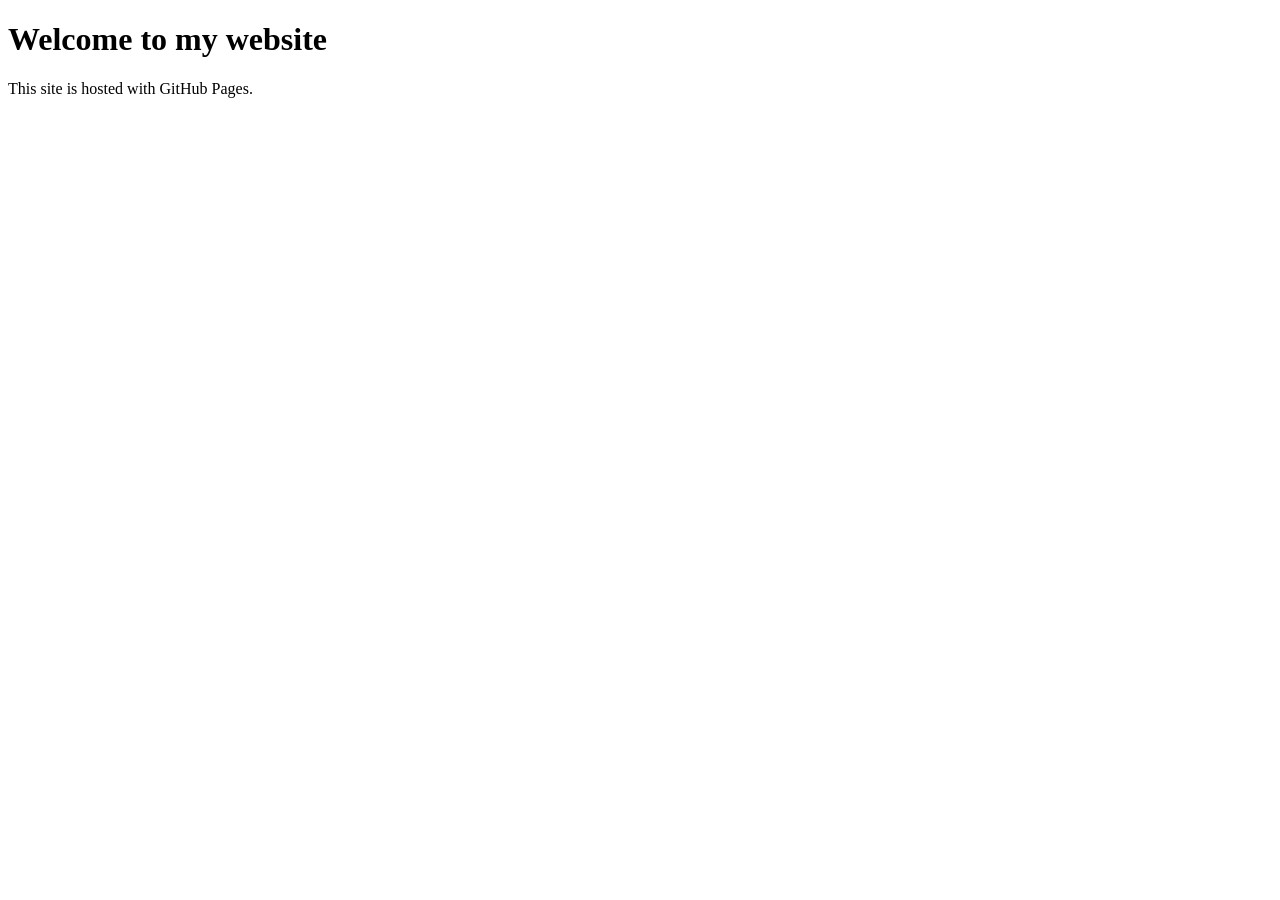
==== index.html @ 26e92c67 "Add files via upload" ====
<!DOCTYPE html>
<html>
<head>
  <meta charset="UTF-8">
  <title>My Website</title>
</head>
<body>
  <h1>Welcome to my website</h1>
  <p>This site is hosted with GitHub Pages.</p>
</body>
</html>
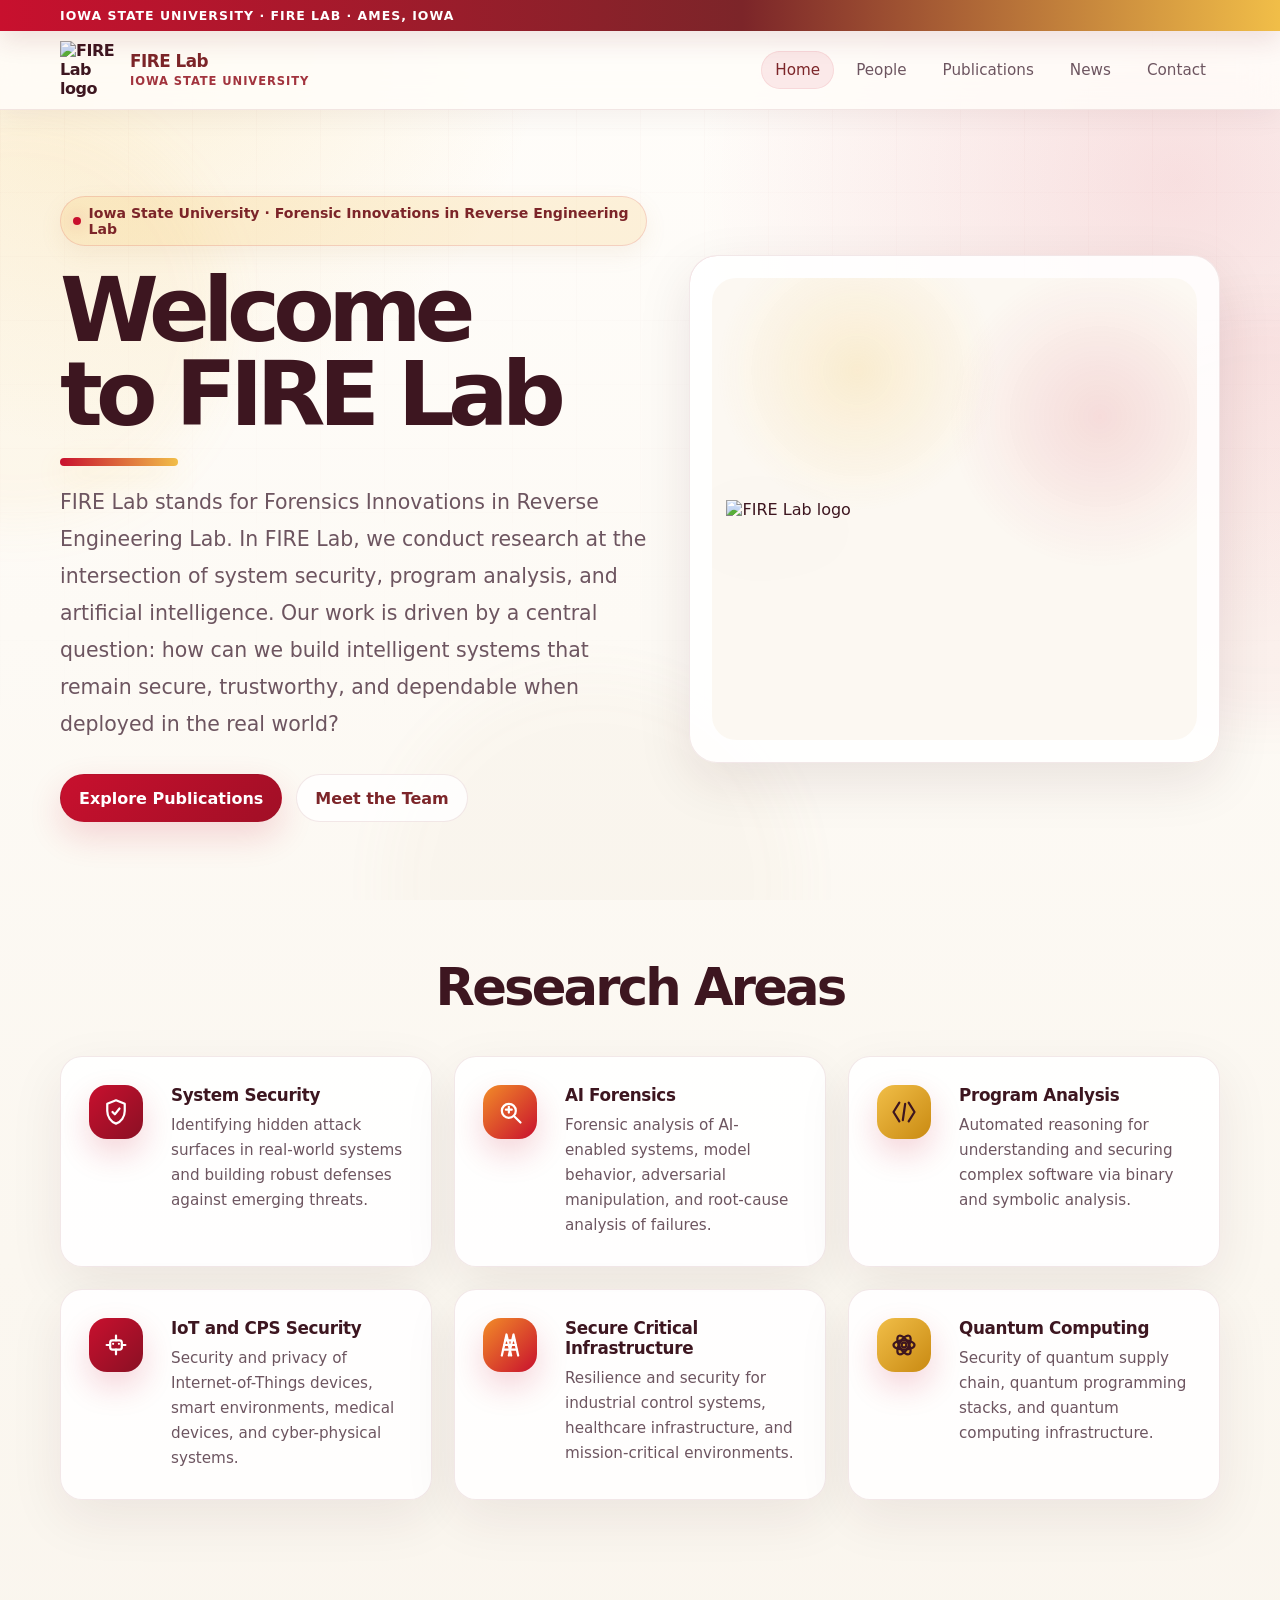
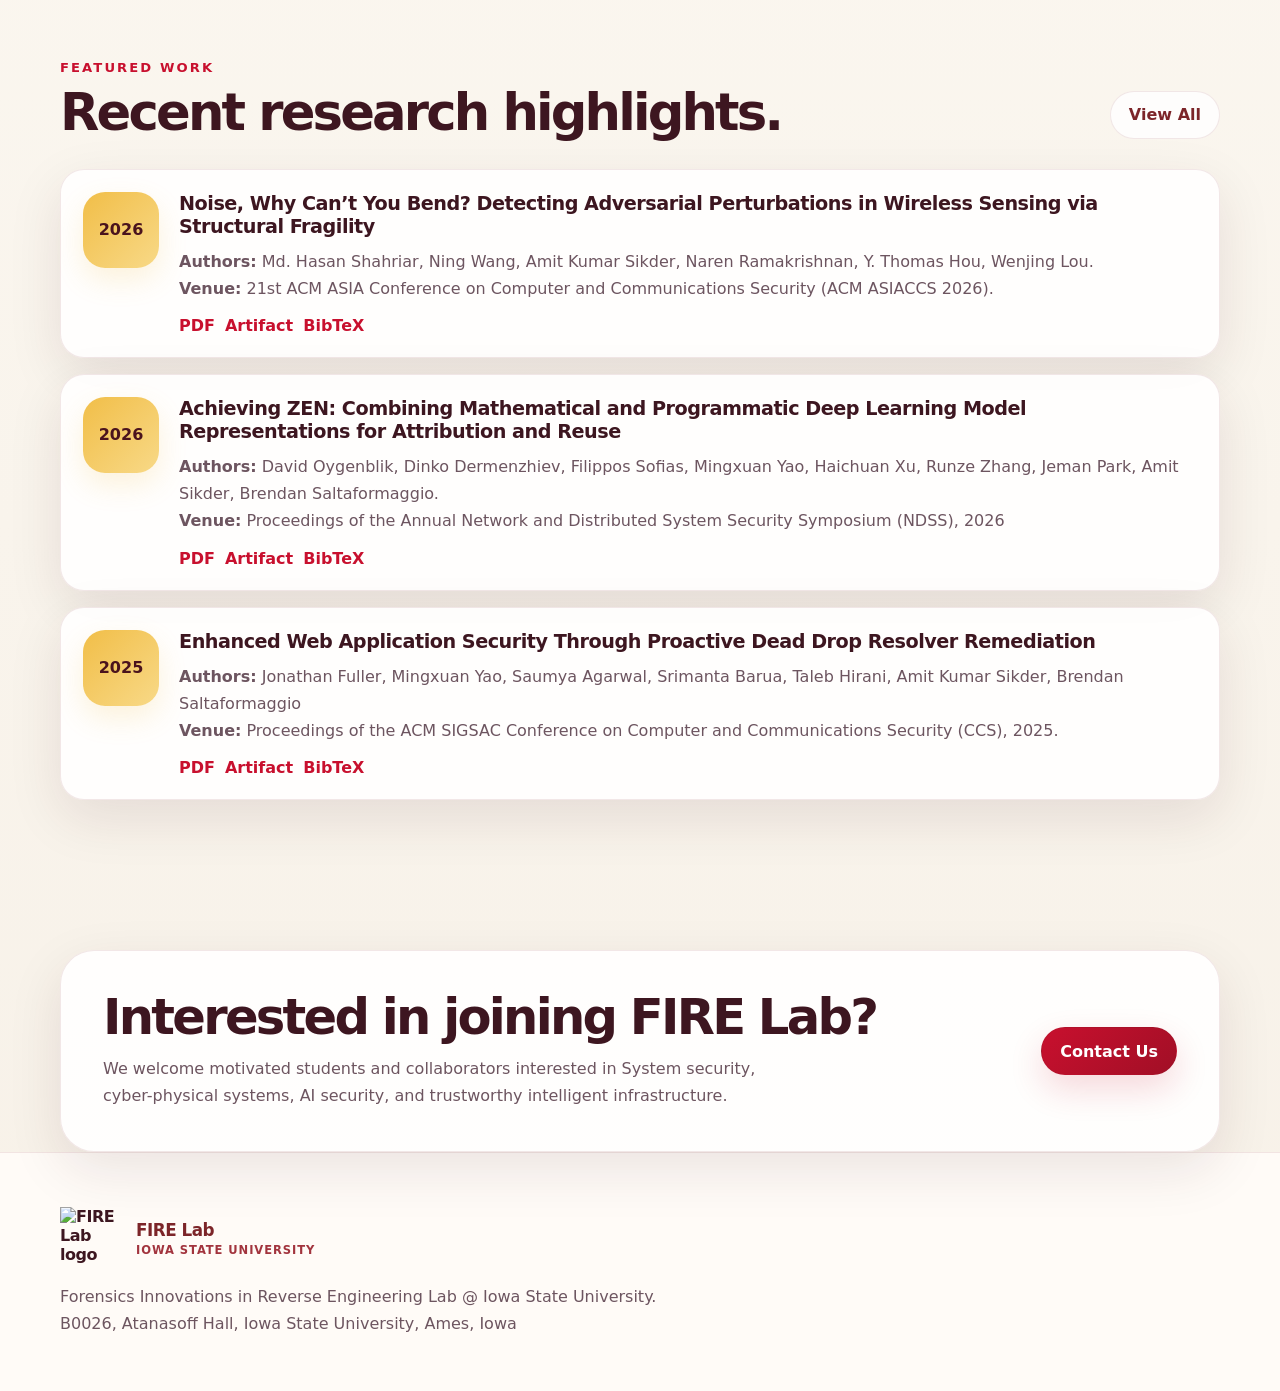
==== commit 7bab736b: "Add files via upload" ====
--- a/index.html
+++ b/index.html
@@ -1,11 +1,234 @@
-<!DOCTYPE html>
-<html>
-<head>
-  <meta charset="UTF-8">
-  <title>My Website</title>
-</head>
-<body>
-  <h1>Welcome to my website</h1>
-  <p>This site is hosted with GitHub Pages.</p>
-</body>
-</html>+<!DOCTYPE html>
+<html lang="en">
+<head>
+  <meta charset="UTF-8" />
+  <meta name="viewport" content="width=device-width, initial-scale=1.0" />
+  <meta name="theme-color" content="#C8102E" />
+  <meta name="description" content="FIRE Lab at Iowa State University - Future Intelligence, Resilience, and Engineering research lab." />
+  <title>FIRE Lab | Iowa State University</title>
+  <link rel="icon" href="assets/favicon.png" type="image/png" />
+  <link rel="stylesheet" href="styles.css" />
+</head>
+<body>
+  <div class="site-bg" aria-hidden="true">
+    <div class="orb orb-a"></div>
+    <div class="orb orb-b"></div>
+    <div class="orb orb-c"></div>
+  </div>
+  <div class="grid-overlay" aria-hidden="true"></div>
+  <div class="isu-ribbon"><div class="container">Iowa State University · FIRE Lab · Ames, Iowa</div></div>
+
+  <header class="navbar">
+    <div class="container nav-inner">
+      <a class="brand" href="index.html" aria-label="FIRE Lab home">
+        <img class="brand-logo" src="assets/fire-lab-logo-mark.png" alt="FIRE Lab logo" />
+        <span class="brand-text">
+          <span class="brand-title">FIRE Lab</span>
+          <span class="brand-subtitle">Iowa State University</span>
+        </span>
+      </a>
+      <nav class="nav-links" aria-label="Main navigation">
+        <a href="index.html">Home</a>
+        <a href="people.html">People</a>
+        <a href="publications.html">Publications</a>
+        <a href="news.html">News</a>
+		<a href="contact.html">Contact</a>
+      </nav>
+      <button class="nav-toggle" aria-label="Open navigation" aria-expanded="false">
+        <span></span><span></span><span></span>
+      </button>
+    </div>
+  </header>
+
+  <main>
+    <section class="hero">
+      <div class="container hero-grid">
+        <div class="reveal">
+          <span class="eyebrow">Iowa State University · Forensic Innovations in Reverse Engineering Lab</span>
+          <h1>Welcome to FIRE Lab</h1>
+          <p class="lead">FIRE Lab stands for Forensics Innovations in Reverse Engineering Lab. In FIRE Lab, we conduct research at the intersection of system security, program analysis, and artificial intelligence. Our work is driven by a central question: how can we build intelligent systems that remain secure, trustworthy, and dependable when deployed in the real world?</p>
+          <div class="hero-actions">
+            <a class="btn btn-primary" href="publications.html">Explore Publications</a>
+            <a class="btn btn-ghost" href="people.html">Meet the Team</a>
+          </div>
+        </div>
+        <div class="hero-card reveal">
+          <div class="hero-visual">
+            <img src="assets/fire-lab-logo.png" alt="FIRE Lab logo" class="hero-logo-img" />
+          </div>
+        </div>
+      </div>
+    </section>
+
+    <section class="section research-b2-section">
+  <div class="container">
+    <div class="research-b2-header reveal">
+      <h2 class="section-title">Research Areas</h2>
+    </div>
+
+    <div class="research-b2-grid">
+
+      <article class="research-b2-card reveal">
+        <div class="research-b2-icon">
+          <svg viewBox="0 0 24 24" aria-hidden="true">
+            <path d="M12 2L4.5 5v6.2c0 4.9 3.1 9.3 7.5 10.8 4.4-1.5 7.5-5.9 7.5-10.8V5L12 2z"/>
+            <path d="M9 12l2 2 4-5"/>
+          </svg>
+        </div>
+
+        <div>
+          <h3>System Security</h3>
+          <p>
+            Identifying hidden attack surfaces in real-world systems and building robust defenses against emerging threats. 
+          </p>
+        </div>
+      </article>
+
+      <article class="research-b2-card reveal">
+        <div class="research-b2-icon">
+          <svg viewBox="0 0 24 24" aria-hidden="true">
+            <circle cx="11" cy="11" r="6"/>
+            <path d="M16 16l5 5"/>
+            <path d="M8.5 10h5"/>
+            <path d="M11 7.5v5"/>
+          </svg>
+        </div>
+
+        <div>
+          <h3>AI Forensics</h3>
+          <p>
+            Forensic analysis of AI-enabled systems, model behavior, adversarial manipulation, and root-cause analysis of failures.
+          </p>
+        </div>
+      </article>
+
+      <article class="research-b2-card reveal">
+        <div class="research-b2-icon">
+          <svg viewBox="0 0 24 24" aria-hidden="true">
+            <path d="M8 4L3 12l5 8"/>
+            <path d="M16 4l5 8-5 8"/>
+            <path d="M13 5l-2 14"/>
+          </svg>
+        </div>
+
+        <div>
+          <h3>Program Analysis</h3>
+          <p>
+            Automated reasoning for understanding and securing complex software via binary and symbolic analysis.
+          </p>
+        </div>
+      </article>
+
+      <article class="research-b2-card reveal">
+        <div class="research-b2-icon">
+          <svg viewBox="0 0 24 24" aria-hidden="true">
+            <rect x="7" y="8" width="10" height="8" rx="2"/>
+            <path d="M12 4v4"/>
+            <path d="M12 16v4"/>
+            <path d="M4 12h3"/>
+            <path d="M17 12h3"/>
+            <path d="M9.5 11h.01"/>
+            <path d="M14.5 11h.01"/>
+          </svg>
+        </div>
+
+        <div>
+          <h3>IoT and CPS Security</h3>
+          <p>
+            Security and privacy of Internet-of-Things devices, smart environments, medical devices, and cyber-physical systems.
+          </p>
+        </div>
+      </article>
+
+      <article class="research-b2-card reveal">
+        <div class="research-b2-icon">
+          <svg viewBox="0 0 24 24" aria-hidden="true">
+            <path d="M5 21L9 3l4 18"/>
+            <path d="M19 21L15 3l-4 18"/>
+            <path d="M7 12h10"/>
+            <path d="M8 8h8"/>
+            <path d="M6 16h12"/>
+          </svg>
+        </div>
+
+        <div>
+          <h3>Secure Critical Infrastructure</h3>
+          <p>
+            Resilience and security for industrial control systems,
+            healthcare infrastructure, and mission-critical environments.
+          </p>
+        </div>
+      </article>
+
+      <article class="research-b2-card reveal">
+        <div class="research-b2-icon">
+          <svg viewBox="0 0 24 24" aria-hidden="true">
+            <circle cx="12" cy="12" r="2"/>
+            <ellipse cx="12" cy="12" rx="9" ry="4"/>
+            <ellipse cx="12" cy="12" rx="9" ry="4" transform="rotate(60 12 12)"/>
+            <ellipse cx="12" cy="12" rx="9" ry="4" transform="rotate(120 12 12)"/>
+          </svg>
+        </div>
+
+        <div>
+          <h3>Quantum Computing</h3>
+          <p>
+            Security of quantum supply chain, quantum programming stacks, and quantum computing infrastructure.
+          </p>
+        </div>
+      </article>
+
+    </div>
+  </div>
+</section>
+
+
+    <section class="section">
+      <div class="container">
+        <div class="section-header reveal">
+          <div>
+            <div class="section-kicker">Featured Work</div>
+            <h2 class="section-title">Recent research highlights.</h2>
+          </div>
+          <a class="btn btn-ghost" href="publications.html">View All</a>
+        </div>
+        <div class="publication-list" id="featured-publications">
+			<article class="pub-card reveal">
+				<div class="year-badge">...</div>
+				<div>
+					<div class="pub-meta"><span>Loading publications</span></div>
+					<h3>Recent research highlights will appear here.</h3>
+					<p>Loading the latest publications from publications.html.</p>
+				</div>
+			</article>
+		</div>
+      </div>
+    </section>
+
+    <section class="container">
+      <div class="cta reveal">
+        <div>
+          <h2>Interested in joining FIRE Lab?</h2>
+          <p>We welcome motivated students and collaborators interested in System security, cyber-physical systems, AI security, and trustworthy intelligent infrastructure.</p>
+        </div>
+        <a class="btn btn-primary" href="contact.html">Contact Us</a>
+      </div>
+    </section>
+  </main>
+
+  <footer class="footer">
+    <div class="container footer-grid">
+      <div>
+        <a class="brand" href="index.html">
+          <img class="brand-logo" src="assets/fire-lab-logo-mark.png" alt="FIRE Lab logo" />
+          <span class="brand-text"><span class="brand-title">FIRE Lab</span><span class="brand-subtitle">Iowa State University</span></span>
+        </a>
+        <p>Forensics Innovations in Reverse Engineering Lab @ Iowa State University. <br>
+		B0026, Atanasoff Hall, Iowa State University, Ames, Iowa</p>
+      </div>
+    </div>
+  </footer>
+
+  <script src="script.js"></script>
+</body>
+</html>
--- a/styles.css
+++ b/styles.css
@@ -0,0 +1,1688 @@
+:root {
+  --bg: #07111f;
+  --bg-soft: #0c1830;
+  --panel: rgba(255, 255, 255, 0.08);
+  --panel-strong: rgba(255, 255, 255, 0.13);
+  --text: #eef4ff;
+  --muted: #aab8d0;
+  --muted-2: #7d8da8;
+  --brand: #55d6ff;
+  --brand-2: #8b5cf6;
+  --brand-3: #37f2a8;
+  --warm: #ffb86b;
+  --line: rgba(255, 255, 255, 0.13);
+  --shadow: 0 24px 80px rgba(0, 0, 0, 0.35);
+  --radius: 28px;
+  --radius-sm: 18px;
+  --max: 1160px;
+}
+
+* {
+  box-sizing: border-box;
+}
+
+html {
+  scroll-behavior: smooth;
+}
+
+body {
+  margin: 0;
+  font-family: Inter, ui-sans-serif, system-ui, -apple-system, BlinkMacSystemFont, "Segoe UI", sans-serif;
+  color: var(--text);
+  background:
+    radial-gradient(circle at 10% 0%, rgba(85, 214, 255, 0.22), transparent 32rem),
+    radial-gradient(circle at 90% 8%, rgba(139, 92, 246, 0.18), transparent 34rem),
+    linear-gradient(180deg, #06101f 0%, #081325 46%, #050914 100%);
+  min-height: 100vh;
+  overflow-x: hidden;
+}
+
+a {
+  color: inherit;
+  text-decoration: none;
+}
+
+img, svg {
+  max-width: 100%;
+}
+
+::selection {
+  background: rgba(85, 214, 255, 0.35);
+}
+
+.site-bg {
+  position: fixed;
+  inset: 0;
+  pointer-events: none;
+  z-index: -2;
+  overflow: hidden;
+}
+
+.orb {
+  position: absolute;
+  width: 26rem;
+  height: 26rem;
+  border-radius: 999px;
+  filter: blur(26px);
+  opacity: 0.35;
+  animation: floatOrb 13s ease-in-out infinite;
+}
+
+.orb-a {
+  top: 12%;
+  left: -12rem;
+  background: rgba(85, 214, 255, 0.35);
+}
+
+.orb-b {
+  right: -12rem;
+  top: 34%;
+  background: rgba(139, 92, 246, 0.32);
+  animation-delay: -4s;
+}
+
+.orb-c {
+  bottom: -12rem;
+  left: 30%;
+  background: rgba(55, 242, 168, 0.25);
+  animation-delay: -8s;
+}
+
+.grid-overlay {
+  position: fixed;
+  inset: 0;
+  pointer-events: none;
+  z-index: -1;
+  background-image:
+    linear-gradient(rgba(255,255,255,0.04) 1px, transparent 1px),
+    linear-gradient(90deg, rgba(255,255,255,0.04) 1px, transparent 1px);
+  background-size: 64px 64px;
+  mask-image: linear-gradient(to bottom, rgba(0,0,0,0.85), transparent 82%);
+}
+
+@keyframes floatOrb {
+  0%, 100% { transform: translate3d(0, 0, 0) scale(1); }
+  50% { transform: translate3d(2rem, -1rem, 0) scale(1.08); }
+}
+
+.container {
+  width: min(var(--max), calc(100% - 40px));
+  margin: 0 auto;
+}
+
+.navbar {
+  position: sticky;
+  top: 0;
+  z-index: 50;
+  backdrop-filter: blur(18px);
+  background: rgba(5, 10, 21, 0.70);
+  border-bottom: 1px solid rgba(255, 255, 255, 0.08);
+}
+
+.nav-inner {
+  min-height: 78px;
+  display: flex;
+  align-items: center;
+  justify-content: space-between;
+  gap: 20px;
+}
+
+.brand {
+  display: inline-flex;
+  align-items: center;
+  gap: 12px;
+  font-weight: 800;
+  letter-spacing: -0.03em;
+}
+
+.brand-mark {
+  width: 42px;
+  height: 42px;
+  border-radius: 14px;
+  display: grid;
+  place-items: center;
+  color: #04111e;
+  background: conic-gradient(from 140deg, var(--brand), var(--brand-3), var(--brand-2), var(--brand));
+  box-shadow: 0 12px 30px rgba(85, 214, 255, 0.20);
+}
+
+.brand-text {
+  display: flex;
+  flex-direction: column;
+  line-height: 1.05;
+}
+
+.brand-title {
+  font-size: 1.05rem;
+}
+
+.brand-subtitle {
+  margin-top: 4px;
+  font-size: 0.72rem;
+  color: var(--muted);
+  letter-spacing: 0.08em;
+  text-transform: uppercase;
+}
+
+.nav-links {
+  display: flex;
+  align-items: center;
+  gap: 8px;
+}
+
+.nav-links a {
+  color: var(--muted);
+  padding: 10px 14px;
+  border-radius: 999px;
+  font-size: 0.95rem;
+  transition: color 180ms ease, background 180ms ease, transform 180ms ease;
+}
+
+.nav-links a:hover,
+.nav-links a.active {
+  color: var(--text);
+  background: rgba(255, 255, 255, 0.10);
+}
+
+.nav-links a:hover {
+  transform: translateY(-1px);
+}
+
+.nav-toggle {
+  display: none;
+  width: 44px;
+  height: 44px;
+  border: 1px solid var(--line);
+  border-radius: 14px;
+  background: rgba(255, 255, 255, 0.08);
+  color: var(--text);
+  cursor: pointer;
+}
+
+.nav-toggle span {
+  display: block;
+  width: 18px;
+  height: 2px;
+  margin: 4px auto;
+  border-radius: 99px;
+  background: currentColor;
+}
+
+.hero {
+  position: relative;
+  padding: 86px 0 70px;
+}
+
+.hero-grid {
+  display: grid;
+  grid-template-columns: minmax(0, 1.05fr) minmax(320px, 0.95fr);
+  align-items: center;
+  gap: 42px;
+}
+
+.eyebrow {
+  display: inline-flex;
+  align-items: center;
+  gap: 8px;
+  color: #d7fbff;
+  background: rgba(85, 214, 255, 0.10);
+  border: 1px solid rgba(85, 214, 255, 0.22);
+  padding: 8px 12px;
+  border-radius: 999px;
+  font-size: 0.88rem;
+  font-weight: 700;
+}
+
+.eyebrow::before {
+  content: "";
+  width: 8px;
+  height: 8px;
+  border-radius: 99px;
+  background: var(--brand-3);
+  box-shadow: 0 0 20px rgba(55, 242, 168, 0.8);
+}
+
+h1, h2, h3, p {
+  margin-top: 0;
+}
+
+.hero h1,
+.page-hero h1 {
+  margin: 22px 0 18px;
+  font-size: clamp(2.8rem, 7vw, 6.5rem);
+  line-height: 0.94;
+  letter-spacing: -0.075em;
+}
+
+.gradient-text {
+  background: linear-gradient(90deg, var(--brand), #ffffff, var(--brand-3));
+  -webkit-background-clip: text;
+  background-clip: text;
+  color: transparent;
+}
+
+.lead {
+  color: var(--muted);
+  font-size: clamp(1.05rem, 2vw, 1.28rem);
+  line-height: 1.8;
+  max-width: 760px;
+}
+
+.hero-actions {
+  margin-top: 32px;
+  display: flex;
+  flex-wrap: wrap;
+  gap: 14px;
+}
+
+.btn {
+  display: inline-flex;
+  align-items: center;
+  justify-content: center;
+  gap: 10px;
+  min-height: 48px;
+  padding: 0 18px;
+  border-radius: 999px;
+  border: 1px solid rgba(255, 255, 255, 0.14);
+  font-weight: 800;
+  transition: transform 180ms ease, border-color 180ms ease, background 180ms ease, box-shadow 180ms ease;
+}
+
+.btn:hover {
+  transform: translateY(-2px);
+}
+
+.btn-primary {
+  color: #04111e;
+  background: linear-gradient(135deg, var(--brand), var(--brand-3));
+  box-shadow: 0 18px 45px rgba(85, 214, 255, 0.18);
+}
+
+.btn-ghost {
+  color: var(--text);
+  background: rgba(255, 255, 255, 0.07);
+}
+
+.btn-ghost:hover {
+  background: rgba(255, 255, 255, 0.12);
+}
+
+.hero-card {
+  position: relative;
+  background: linear-gradient(145deg, rgba(255,255,255,0.12), rgba(255,255,255,0.05));
+  border: 1px solid rgba(255,255,255,0.14);
+  border-radius: var(--radius);
+  padding: 22px;
+  box-shadow: var(--shadow);
+  overflow: hidden;
+}
+
+.hero-card::after {
+  content: "";
+  position: absolute;
+  inset: -1px;
+  border-radius: inherit;
+  background: linear-gradient(135deg, rgba(85,214,255,0.34), transparent 35%, rgba(55,242,168,0.22));
+  mask: linear-gradient(#000 0 0) content-box, linear-gradient(#000 0 0);
+  mask-composite: exclude;
+  padding: 1px;
+  pointer-events: none;
+}
+
+.hero-visual {
+  aspect-ratio: 1.05 / 1;
+  border-radius: 24px;
+  display: grid;
+  place-items: center;
+  background:
+    radial-gradient(circle at 30% 20%, rgba(85,214,255,0.25), transparent 28%),
+    radial-gradient(circle at 80% 30%, rgba(139,92,246,0.22), transparent 30%),
+    rgba(2, 9, 21, 0.62);
+  overflow: hidden;
+}
+
+.hero-visual img {
+  width: 94%;
+  filter: drop-shadow(0 26px 60px rgba(0,0,0,0.35));
+  animation: floatVisual 6s ease-in-out infinite;
+}
+
+@keyframes floatVisual {
+  0%, 100% { transform: translateY(0); }
+  50% { transform: translateY(-12px); }
+}
+
+.stats-row {
+  display: grid;
+  grid-template-columns: repeat(3, 1fr);
+  gap: 12px;
+  margin-top: 14px;
+}
+
+.stat {
+  padding: 16px;
+  border: 1px solid rgba(255,255,255,0.11);
+  border-radius: 18px;
+  background: rgba(255,255,255,0.06);
+}
+
+.stat strong {
+  display: block;
+  font-size: 1.55rem;
+  letter-spacing: -0.04em;
+}
+
+.stat span {
+  color: var(--muted);
+  font-size: 0.84rem;
+}
+
+.section {
+  padding: 80px 0;
+}
+
+.section-tight {
+  padding: 54px 0;
+}
+
+.section-header {
+  display: flex;
+  align-items: end;
+  justify-content: space-between;
+  gap: 24px;
+  margin-bottom: 30px;
+}
+
+.section-kicker {
+  color: var(--brand);
+  font-size: 0.82rem;
+  text-transform: uppercase;
+  letter-spacing: 0.16em;
+  font-weight: 900;
+  margin-bottom: 12px;
+}
+
+.section-title {
+  font-size: clamp(2rem, 4vw, 3.4rem);
+  line-height: 1;
+  letter-spacing: -0.055em;
+  margin: 0;
+}
+
+.section-copy {
+  color: var(--muted);
+  line-height: 1.8;
+  max-width: 640px;
+}
+
+.card-grid {
+  display: grid;
+  grid-template-columns: repeat(3, minmax(0, 1fr));
+  gap: 18px;
+}
+
+.card {
+  border: 1px solid rgba(255, 255, 255, 0.12);
+  background: linear-gradient(145deg, rgba(255,255,255,0.10), rgba(255,255,255,0.045));
+  border-radius: var(--radius);
+  padding: 24px;
+  box-shadow: 0 18px 60px rgba(0,0,0,0.18);
+  transition: transform 220ms ease, border-color 220ms ease, background 220ms ease;
+}
+
+.card:hover {
+  transform: translateY(-6px);
+  border-color: rgba(85, 214, 255, 0.34);
+  background: linear-gradient(145deg, rgba(255,255,255,0.14), rgba(255,255,255,0.055));
+}
+
+.icon-badge {
+  width: 52px;
+  height: 52px;
+  display: grid;
+  place-items: center;
+  border-radius: 18px;
+  color: #06111f;
+  background: linear-gradient(135deg, var(--brand), var(--brand-3));
+  margin-bottom: 20px;
+}
+
+.card h3 {
+  font-size: 1.25rem;
+  letter-spacing: -0.03em;
+  margin-bottom: 12px;
+}
+
+.card p {
+  color: var(--muted);
+  line-height: 1.75;
+  margin-bottom: 0;
+}
+
+.split-panel {
+  display: grid;
+  grid-template-columns: 0.95fr 1.05fr;
+  gap: 24px;
+  align-items: stretch;
+}
+
+.panel {
+  border: 1px solid rgba(255,255,255,0.12);
+  border-radius: var(--radius);
+  padding: 28px;
+  background: rgba(255,255,255,0.07);
+  box-shadow: 0 18px 60px rgba(0,0,0,0.18);
+}
+
+.feature-list {
+  display: grid;
+  gap: 16px;
+  margin: 0;
+  padding: 0;
+  list-style: none;
+}
+
+.feature-list li {
+  display: grid;
+  grid-template-columns: 38px 1fr;
+  gap: 14px;
+  align-items: start;
+  color: var(--muted);
+  line-height: 1.65;
+}
+
+.feature-list span {
+  width: 38px;
+  height: 38px;
+  border-radius: 14px;
+  display: grid;
+  place-items: center;
+  color: #06111f;
+  font-weight: 900;
+  background: linear-gradient(135deg, var(--warm), var(--brand));
+}
+
+.visual-panel {
+  min-height: 390px;
+  display: grid;
+  place-items: center;
+  overflow: hidden;
+}
+
+.visual-panel img {
+  width: min(500px, 100%);
+}
+
+.cta {
+  margin: 70px 0 0;
+  padding: 42px;
+  border-radius: 34px;
+  border: 1px solid rgba(255,255,255,0.14);
+  background:
+    linear-gradient(135deg, rgba(85,214,255,0.16), rgba(139,92,246,0.16)),
+    rgba(255,255,255,0.07);
+  display: flex;
+  align-items: center;
+  justify-content: space-between;
+  gap: 24px;
+  box-shadow: var(--shadow);
+}
+
+.cta h2 {
+  font-size: clamp(1.8rem, 4vw, 3.1rem);
+  letter-spacing: -0.055em;
+  line-height: 1;
+  margin-bottom: 12px;
+}
+
+.cta p {
+  color: var(--muted);
+  line-height: 1.7;
+  max-width: 680px;
+  margin-bottom: 0;
+}
+
+.page-hero {
+  padding: 76px 0 36px;
+}
+
+.page-hero h1 {
+  max-width: 900px;
+}
+
+.filters {
+  display: flex;
+  flex-wrap: wrap;
+  gap: 10px;
+  margin: 26px 0 34px;
+}
+
+.filter-btn {
+  border: 1px solid rgba(255,255,255,0.14);
+  background: rgba(255,255,255,0.07);
+  color: var(--muted);
+  border-radius: 999px;
+  min-height: 40px;
+  padding: 0 14px;
+  cursor: pointer;
+  font-weight: 800;
+  transition: background 180ms ease, color 180ms ease, transform 180ms ease;
+}
+
+.filter-btn:hover,
+.filter-btn.active {
+  color: var(--text);
+  background: rgba(85, 214, 255, 0.14);
+}
+
+.people-grid {
+  display: grid;
+  grid-template-columns: repeat(3, minmax(0, 1fr));
+  gap: 20px;
+}
+
+.person-card {
+  position: relative;
+  overflow: hidden;
+  border-radius: var(--radius);
+  border: 1px solid rgba(255,255,255,0.12);
+  background: linear-gradient(145deg, rgba(255,255,255,0.11), rgba(255,255,255,0.045));
+  box-shadow: 0 18px 60px rgba(0,0,0,0.16);
+  transition: transform 220ms ease, border-color 220ms ease;
+}
+
+.person-card:hover {
+  transform: translateY(-7px);
+  border-color: rgba(85, 214, 255, 0.34);
+}
+
+.person-image {
+  height: 360px;
+  background: radial-gradient(circle at 30% 10%, rgba(85,214,255,0.28), transparent 34%), rgba(255,255,255,0.06);
+  display: grid;
+  place-items: end center;
+  overflow: hidden;
+}
+
+.person-image img {
+  width: 72%;
+  transform: translateY(8px);
+}
+
+.person-body {
+  padding: 22px;
+}
+
+.person-body h3 {
+  margin-bottom: 6px;
+  font-size: 1.25rem;
+}
+
+.role {
+  color: var(--brand);
+  font-weight: 800;
+  font-size: 0.92rem;
+  margin-bottom: 12px;
+}
+
+.bio {
+  color: var(--muted);
+  line-height: 1.65;
+  margin-bottom: 16px;
+}
+
+.tag-row {
+  display: flex;
+  flex-wrap: wrap;
+  gap: 8px;
+}
+
+.tag {
+  color: #d9e6ff;
+  border: 1px solid rgba(255,255,255,0.12);
+  background: rgba(255,255,255,0.07);
+  padding: 6px 9px;
+  border-radius: 999px;
+  font-size: 0.78rem;
+  font-weight: 700;
+}
+
+.publication-list,
+.news-list {
+  display: grid;
+  gap: 16px;
+}
+
+.pub-card,
+.news-card {
+  display: grid;
+  grid-template-columns: auto 1fr;
+  gap: 20px;
+  border: 1px solid rgba(255,255,255,0.12);
+  border-radius: 24px;
+  background: rgba(255,255,255,0.07);
+  padding: 22px;
+  transition: transform 200ms ease, border-color 200ms ease, background 200ms ease;
+}
+
+.pub-card:hover,
+.news-card:hover {
+  transform: translateY(-4px);
+  border-color: rgba(85, 214, 255, 0.32);
+  background: rgba(255,255,255,0.10);
+}
+
+.year-badge,
+.date-badge {
+  min-width: 76px;
+  height: 76px;
+  border-radius: 22px;
+  display: grid;
+  place-items: center;
+  text-align: center;
+  font-weight: 900;
+  color: #06111f;
+  background: linear-gradient(135deg, var(--brand), var(--brand-3));
+}
+
+.date-badge {
+  line-height: 1.05;
+}
+
+.date-badge span {
+  display: block;
+  font-size: 0.75rem;
+  text-transform: uppercase;
+  letter-spacing: 0.08em;
+}
+
+.pub-meta,
+.news-meta {
+  display: flex;
+  flex-wrap: wrap;
+  gap: 8px;
+  color: var(--muted-2);
+  font-size: 0.9rem;
+  margin-bottom: 8px;
+}
+
+.pub-card h3,
+.news-card h3 {
+  font-size: 1.2rem;
+  letter-spacing: -0.025em;
+  margin-bottom: 10px;
+}
+
+.pub-card p,
+.news-card p {
+  color: var(--muted);
+  line-height: 1.7;
+  margin-bottom: 14px;
+}
+
+.pub-links {
+  display: flex;
+  flex-wrap: wrap;
+  gap: 10px;
+}
+
+.text-link {
+  color: #d9fbff;
+  font-weight: 850;
+}
+
+.text-link:hover {
+  color: var(--brand-3);
+}
+
+.news-feature-grid {
+  display: grid;
+  grid-template-columns: 1.1fr 0.9fr;
+  gap: 20px;
+  margin-bottom: 20px;
+}
+
+.news-feature {
+  min-height: 360px;
+  border-radius: var(--radius);
+  padding: 28px;
+  border: 1px solid rgba(255,255,255,0.13);
+  background:
+    linear-gradient(135deg, rgba(85,214,255,0.18), rgba(139,92,246,0.15)),
+    url('assets/research-graph.svg') center right / 58% no-repeat,
+    rgba(255,255,255,0.07);
+  display: flex;
+  align-items: end;
+  box-shadow: var(--shadow);
+}
+
+.news-feature h2 {
+  max-width: 620px;
+  font-size: clamp(1.8rem, 4vw, 3.1rem);
+  line-height: 1.03;
+  letter-spacing: -0.055em;
+  margin-bottom: 12px;
+}
+
+.news-side {
+  display: grid;
+  gap: 20px;
+}
+
+.footer {
+  padding: 54px 0;
+  border-top: 1px solid rgba(255,255,255,0.09);
+  background: rgba(3, 8, 18, 0.52);
+}
+
+.footer-grid {
+  display: grid;
+  grid-template-columns: 1fr auto;
+  gap: 24px;
+  align-items: start;
+}
+
+.footer p {
+  color: var(--muted);
+  line-height: 1.7;
+  margin: 12px 0 0;
+  max-width: 620px;
+}
+
+.footer-links {
+  display: flex;
+  gap: 12px;
+  flex-wrap: wrap;
+  justify-content: end;
+}
+
+.footer-links a {
+  color: var(--muted);
+  border: 1px solid rgba(255,255,255,0.12);
+  background: rgba(255,255,255,0.06);
+  padding: 9px 12px;
+  border-radius: 999px;
+}
+
+.footer-links a:hover {
+  color: var(--text);
+}
+
+.reveal {
+  opacity: 0;
+  transform: translateY(24px);
+  transition: opacity 650ms ease, transform 650ms ease;
+}
+
+.reveal.visible {
+  opacity: 1;
+  transform: translateY(0);
+}
+
+@media (max-width: 920px) {
+  .hero-grid,
+  .split-panel,
+  .news-feature-grid,
+  .footer-grid {
+    grid-template-columns: 1fr;
+  }
+
+  .card-grid,
+  .people-grid {
+    grid-template-columns: repeat(2, minmax(0, 1fr));
+  }
+
+  .section-header,
+  .cta {
+    align-items: start;
+    flex-direction: column;
+  }
+
+  .footer-links {
+    justify-content: start;
+  }
+}
+
+@media (max-width: 720px) {
+  .container {
+    width: min(100% - 28px, var(--max));
+  }
+
+  .nav-toggle {
+    display: inline-block;
+  }
+
+  .nav-links {
+    position: absolute;
+    top: 78px;
+    left: 14px;
+    right: 14px;
+    display: none;
+    flex-direction: column;
+    align-items: stretch;
+    padding: 14px;
+    border: 1px solid rgba(255,255,255,0.12);
+    border-radius: 22px;
+    background: rgba(5, 10, 21, 0.94);
+    box-shadow: var(--shadow);
+  }
+
+  .nav-links.open {
+    display: flex;
+  }
+
+  .nav-links a {
+    padding: 13px 14px;
+  }
+
+  .hero {
+    padding-top: 54px;
+  }
+
+  .hero h1,
+  .page-hero h1 {
+    font-size: clamp(2.4rem, 15vw, 4rem);
+  }
+
+  .stats-row,
+  .card-grid,
+  .people-grid {
+    grid-template-columns: 1fr;
+  }
+
+  .pub-card,
+  .news-card {
+    grid-template-columns: 1fr;
+  }
+
+  .year-badge,
+  .date-badge {
+    width: 76px;
+  }
+
+  .person-image {
+    height: 230px;
+  }
+}
+
+
+/* --------------------------------------------------------------------------
+   Iowa State / FIRE Lab theme update
+   Uses Iowa State cardinal (#C8102E) and gold (#F1BE48) as the visual system.
+   -------------------------------------------------------------------------- */
+:root {
+  --bg: #170408;
+  --bg-soft: #2a0710;
+  --panel: rgba(255, 248, 231, 0.09);
+  --panel-strong: rgba(255, 248, 231, 0.15);
+  --text: #fff8e7;
+  --muted: #eadfca;
+  --muted-2: #cab894;
+  --brand: #C8102E;
+  --brand-2: #F1BE48;
+  --brand-3: #fff1b5;
+  --warm: #B9975B;
+  --line: rgba(241, 190, 72, 0.18);
+  --shadow: 0 24px 90px rgba(67, 0, 12, 0.38);
+}
+
+body {
+  background:
+    radial-gradient(circle at 12% 2%, rgba(241, 190, 72, 0.32), transparent 30rem),
+    radial-gradient(circle at 88% 8%, rgba(200, 16, 46, 0.36), transparent 34rem),
+    radial-gradient(circle at 50% 98%, rgba(124, 37, 41, 0.35), transparent 32rem),
+    linear-gradient(180deg, #24060d 0%, #150408 44%, #0b0204 100%);
+}
+
+::selection {
+  background: rgba(241, 190, 72, 0.36);
+}
+
+.orb-a { background: rgba(241, 190, 72, 0.42); }
+.orb-b { background: rgba(200, 16, 46, 0.42); }
+.orb-c { background: rgba(124, 37, 41, 0.36); }
+
+.grid-overlay {
+  background-image:
+    linear-gradient(rgba(241,190,72,0.055) 1px, transparent 1px),
+    linear-gradient(90deg, rgba(241,190,72,0.055) 1px, transparent 1px);
+}
+
+.isu-ribbon {
+  position: relative;
+  z-index: 60;
+  background: linear-gradient(90deg, #C8102E, #7C2529 58%, #F1BE48);
+  color: #fff8e7;
+  font-size: .78rem;
+  font-weight: 850;
+  letter-spacing: .08em;
+  text-transform: uppercase;
+  padding: 8px 0;
+  box-shadow: 0 10px 30px rgba(124, 37, 41, .18);
+}
+
+.navbar {
+  background: rgba(22, 4, 9, 0.78);
+  border-bottom: 1px solid rgba(241,190,72,.18);
+}
+
+.brand-logo {
+  width: 52px;
+  height: 52px;
+  border-radius: 18px;
+  object-fit: contain;
+  box-shadow: 0 12px 34px rgba(200, 16, 46, 0.28);
+  transition: transform 200ms ease, box-shadow 200ms ease;
+}
+
+.brand:hover .brand-logo {
+  transform: rotate(-3deg) scale(1.035);
+  box-shadow: 0 16px 38px rgba(241, 190, 72, 0.24);
+}
+
+.brand-mark { display: none; }
+.brand-title { color: #fff8e7; }
+.brand-subtitle { color: #F1BE48; }
+
+.nav-links a:hover,
+.nav-links a.active {
+  color: #fff8e7;
+  background: rgba(241,190,72,0.13);
+  box-shadow: inset 0 0 0 1px rgba(241,190,72,.12);
+}
+
+.eyebrow {
+  color: #fff8e7;
+  background: rgba(200, 16, 46, 0.28);
+  border-color: rgba(241, 190, 72, 0.42);
+  box-shadow: 0 10px 34px rgba(124, 37, 41, 0.20);
+}
+
+.eyebrow::before {
+  background: #F1BE48;
+  box-shadow: 0 0 22px rgba(241, 190, 72, .95);
+}
+
+.hero h1,
+.page-hero h1,
+.section-title,
+.news-feature h2 {
+  text-wrap: balance;
+}
+
+.hero h1::after,
+.page-hero h1::after {
+  content: "";
+  display: block;
+  width: 118px;
+  height: 8px;
+  margin-top: 22px;
+  border-radius: 999px;
+  background: linear-gradient(90deg, #C8102E, #F1BE48);
+  box-shadow: 0 10px 30px rgba(241, 190, 72, .2);
+}
+
+.lead,
+.section-copy,
+.card p,
+.pub-card p,
+.news-card p,
+.footer p {
+  color: #eadfca;
+}
+
+.btn-primary {
+  color: #260307;
+  background: linear-gradient(135deg, #F1BE48, #fff1b5 54%, #F1BE48);
+  border-color: rgba(255, 248, 231, .36);
+  box-shadow: 0 16px 40px rgba(241,190,72,.24);
+}
+
+.btn-primary:hover {
+  box-shadow: 0 20px 48px rgba(241,190,72,.32);
+}
+
+.btn-ghost,
+.filter-btn,
+.footer-links a {
+  background: rgba(255, 248, 231, .07);
+  border-color: rgba(241, 190, 72, .18);
+}
+
+.card,
+.panel,
+.pub-card,
+.news-card,
+.person-card,
+.hero-card,
+.cta,
+.news-feature {
+  border-color: rgba(241, 190, 72, .18);
+  background:
+    linear-gradient(145deg, rgba(255,248,231,.105), rgba(255,248,231,.045)),
+    rgba(124,37,41,.10);
+}
+
+.hero-card::before,
+.panel::before,
+.card::before,
+.cta::before {
+  background: radial-gradient(circle, rgba(241,190,72,.18), transparent 62%);
+}
+
+.hero-visual {
+  background: linear-gradient(135deg, rgba(200,16,46,.14), rgba(241,190,72,.12));
+  border-color: rgba(241,190,72,.18);
+}
+
+.stat strong,
+.section-kicker,
+.pub-meta,
+.text-link,
+.news-card time {
+  color: #F1BE48;
+}
+
+.text-link:hover { color: #fff1b5; }
+
+.icon-badge,
+.year-badge,
+.date-badge {
+  color: #260307;
+  background: linear-gradient(135deg, #F1BE48, #fff1b5);
+  box-shadow: 0 16px 32px rgba(241,190,72,.18);
+}
+
+.feature-list li span {
+  color: #260307;
+  background: #F1BE48;
+}
+
+.news-feature {
+  background:
+    linear-gradient(135deg, rgba(200,16,46,0.62), rgba(124,37,41,0.32)),
+    url('assets/isu-research-graph.svg') center right / 58% no-repeat,
+    rgba(255,248,231,0.07);
+}
+
+.footer {
+  background: linear-gradient(180deg, rgba(22,4,9,.62), rgba(8,1,4,.9));
+  border-top-color: rgba(241,190,72,.14);
+}
+
+.nav-toggle {
+  border-color: rgba(241,190,72,.25);
+  background: rgba(255,248,231,.08);
+}
+
+@media (max-width: 720px) {
+  .isu-ribbon { font-size: .66rem; letter-spacing: .04em; }
+  .brand-logo { width: 46px; height: 46px; border-radius: 16px; }
+  .nav-links { background: rgba(22, 4, 9, .96); border-color: rgba(241,190,72,.2); }
+}
+
+/* --------------------------------------------------------------------------
+   Light Iowa State refresh
+   Lighter page backgrounds while preserving Iowa State cardinal/gold accents.
+   -------------------------------------------------------------------------- */
+:root {
+  --bg: #fcfaf6;
+  --bg-soft: #f6f1e8;
+  --panel: rgba(255, 255, 255, 0.88);
+  --panel-strong: rgba(255, 255, 255, 0.98);
+  --text: #3d1620;
+  --muted: #6d5560;
+  --muted-2: #8f7780;
+  --brand: #C8102E;
+  --brand-2: #F1BE48;
+  --brand-3: #F8D987;
+  --warm: #B9975B;
+  --line: rgba(124, 37, 41, 0.12);
+  --shadow: 0 18px 54px rgba(61, 22, 32, 0.10);
+}
+
+body {
+  color: var(--text);
+  background:
+    radial-gradient(circle at 8% 0%, rgba(241, 190, 72, 0.20), transparent 28rem),
+    radial-gradient(circle at 92% 6%, rgba(200, 16, 46, 0.12), transparent 30rem),
+    linear-gradient(180deg, #fffdfa 0%, #fbf7f0 42%, #f7f1e8 100%);
+}
+
+::selection {
+  background: rgba(200, 16, 46, 0.18);
+  color: #3d1620;
+}
+
+.orb {
+  opacity: 0.20;
+}
+
+.orb-a { background: rgba(241, 190, 72, 0.32); }
+.orb-b { background: rgba(200, 16, 46, 0.20); }
+.orb-c { background: rgba(185, 151, 91, 0.18); }
+
+.grid-overlay {
+  background-image:
+    linear-gradient(rgba(124,37,41,0.03) 1px, transparent 1px),
+    linear-gradient(90deg, rgba(124,37,41,0.03) 1px, transparent 1px);
+  mask-image: linear-gradient(to bottom, rgba(0,0,0,0.55), transparent 88%);
+}
+
+.isu-ribbon {
+  color: #fff;
+  box-shadow: 0 10px 26px rgba(124, 37, 41, 0.12);
+}
+
+.navbar {
+  background: rgba(255, 253, 250, 0.84);
+  border-bottom: 1px solid rgba(124, 37, 41, 0.10);
+  box-shadow: 0 8px 24px rgba(61, 22, 32, 0.05);
+}
+
+.brand-title {
+  color: #7C2529;
+}
+
+.brand-subtitle {
+  color: #A2343E;
+}
+
+.nav-links a {
+  color: var(--muted);
+}
+
+.nav-links a:hover,
+.nav-links a.active {
+  color: #7C2529;
+  background: rgba(200, 16, 46, 0.08);
+  box-shadow: inset 0 0 0 1px rgba(200, 16, 46, 0.08);
+}
+
+.eyebrow {
+  color: #7C2529;
+  background: rgba(241, 190, 72, 0.18);
+  border-color: rgba(200, 16, 46, 0.14);
+  box-shadow: 0 8px 22px rgba(185, 151, 91, 0.10);
+}
+
+.eyebrow::before {
+  background: #C8102E;
+  box-shadow: 0 0 16px rgba(200, 16, 46, 0.32);
+}
+
+.gradient-text {
+  background: linear-gradient(90deg, #7C2529, #C8102E, #B9975B);
+  -webkit-background-clip: text;
+  background-clip: text;
+  color: transparent;
+}
+
+.lead,
+.section-copy,
+.card p,
+.pub-card p,
+.news-card p,
+.footer p,
+.bio,
+.stat span,
+.pub-meta,
+.news-meta {
+  color: var(--muted);
+}
+
+.btn {
+  border-color: rgba(124, 37, 41, 0.10);
+}
+
+.btn-primary {
+  color: #fff;
+  background: linear-gradient(135deg, #C8102E, #A10F26);
+  box-shadow: 0 14px 34px rgba(200, 16, 46, 0.16);
+}
+
+.btn-primary:hover {
+  box-shadow: 0 18px 40px rgba(200, 16, 46, 0.22);
+}
+
+.btn-ghost {
+  color: #7C2529;
+  background: rgba(255, 255, 255, 0.80);
+}
+
+.btn-ghost:hover {
+  background: rgba(241, 190, 72, 0.14);
+}
+
+.hero-card,
+.card,
+.panel,
+.pub-card,
+.news-card,
+.person-card,
+.cta {
+  background: rgba(255, 255, 255, 0.88);
+  border: 1px solid rgba(124, 37, 41, 0.10);
+  box-shadow: var(--shadow);
+}
+
+.hero-card::after {
+  background: linear-gradient(135deg, rgba(200,16,46,0.24), transparent 35%, rgba(241,190,72,0.26));
+}
+
+.hero-visual {
+  background:
+    radial-gradient(circle at 30% 20%, rgba(241,190,72,0.20), transparent 28%),
+    radial-gradient(circle at 80% 30%, rgba(200,16,46,0.12), transparent 30%),
+    rgba(252, 248, 242, 0.96);
+}
+
+.hero-visual img {
+  filter: drop-shadow(0 20px 40px rgba(61, 22, 32, 0.12));
+}
+
+.stat {
+  background: rgba(252, 248, 242, 0.95);
+  border-color: rgba(124, 37, 41, 0.08);
+}
+
+.section-kicker,
+.role,
+.text-link,
+.stat strong {
+  color: #C8102E;
+}
+
+.text-link:hover {
+  color: #7C2529;
+}
+
+.icon-badge,
+.year-badge,
+.date-badge,
+.feature-list span {
+  color: #4a131d;
+  background: linear-gradient(135deg, #F1BE48, #F8D987);
+  box-shadow: 0 12px 28px rgba(241, 190, 72, 0.18);
+}
+
+.filter-btn,
+.footer-links a,
+.tag {
+  background: rgba(255, 255, 255, 0.80);
+  border-color: rgba(124, 37, 41, 0.10);
+  color: var(--muted);
+}
+
+.filter-btn:hover,
+.filter-btn.active {
+  color: #7C2529;
+  background: rgba(241, 190, 72, 0.18);
+}
+
+.person-image {
+  background: radial-gradient(circle at 30% 10%, rgba(241,190,72,0.20), transparent 34%), rgba(248, 244, 237, 0.96);
+}
+
+.news-feature {
+  border: 1px solid rgba(124, 37, 41, 0.10);
+  background:
+    linear-gradient(135deg, rgba(255,255,255,0.92), rgba(249,244,235,0.90)),
+    url('assets/isu-research-graph.svg') center right / 58% no-repeat,
+    #fff;
+}
+
+.news-feature h2,
+.section-title,
+.hero h1,
+.page-hero h1,
+.card h3,
+.pub-card h3,
+.news-card h3,
+.person-body h3,
+.cta h2 {
+  color: #3d1620;
+}
+
+.footer {
+  background: rgba(255, 252, 248, 0.92);
+  border-top: 1px solid rgba(124, 37, 41, 0.10);
+}
+
+.footer-links a:hover {
+  color: #7C2529;
+  background: rgba(241, 190, 72, 0.16);
+}
+
+.nav-toggle {
+  border-color: rgba(124, 37, 41, 0.12);
+  background: rgba(255,255,255,0.86);
+  color: #7C2529;
+}
+
+@media (max-width: 720px) {
+  .nav-links {
+    background: rgba(255, 252, 248, 0.98);
+    border-color: rgba(124, 37, 41, 0.10);
+  }
+}
+
+/* FIRE Lab logo integration */
+.brand-logo {
+  width: 58px;
+  height: 58px;
+  border-radius: 0;
+  object-fit: contain;
+  box-shadow: none;
+  background: transparent;
+}
+
+.brand:hover .brand-logo {
+  transform: translateY(-1px) scale(1.035);
+  box-shadow: none;
+}
+
+.hero-logo-img {
+  width: min(520px, 94%);
+  max-height: 520px;
+  object-fit: contain;
+  filter: drop-shadow(0 22px 44px rgba(61, 22, 32, 0.18));
+}
+
+.footer .brand-logo {
+  width: 64px;
+  height: 64px;
+}
+
+@media (max-width: 720px) {
+  .brand-logo {
+    width: 50px;
+    height: 50px;
+  }
+}
+
+/* Reduce gap between publications page title and year buttons */
+.publications-page .page-hero {
+  padding-bottom: 12px;
+}
+
+.publications-page .section-tight {
+  padding-top: 18px;
+}
+
+.publications-page .publication-year-filter {
+  margin-top: 0;
+}
+
+/* B2-style Research Areas section */
+
+.research-b2-section {
+  padding-top: 70px;
+}
+
+.research-b2-header {
+  text-align: center;
+  max-width: 760px;
+  margin: 0 auto 42px;
+}
+
+.research-b2-header .section-kicker {
+  justify-content: center;
+  color: #C8102E;
+}
+
+.research-b2-header .section-title {
+  margin-bottom: 14px;
+}
+
+.research-b2-header .section-copy {
+  margin: 0 auto;
+}
+
+.research-b2-grid {
+  display: grid;
+  grid-template-columns: repeat(3, minmax(0, 1fr));
+  gap: 22px;
+}
+
+.research-b2-card {
+  display: grid;
+  grid-template-columns: 64px 1fr;
+  gap: 18px;
+  align-items: start;
+  padding: 28px;
+  border-radius: 22px;
+  background: rgba(255, 255, 255, 0.88);
+  border: 1px solid rgba(124, 37, 41, 0.10);
+  box-shadow: 0 18px 54px rgba(61, 22, 32, 0.08);
+  transition: transform 220ms ease, box-shadow 220ms ease, border-color 220ms ease;
+}
+
+.research-b2-card:hover {
+  transform: translateY(-6px);
+  border-color: rgba(200, 16, 46, 0.20);
+  box-shadow: 0 24px 70px rgba(61, 22, 32, 0.13);
+}
+
+.research-b2-icon {
+  width: 54px;
+  height: 54px;
+  border-radius: 18px;
+  display: grid;
+  place-items: center;
+  color: #ffffff;
+  background: linear-gradient(135deg, #C8102E, #8A1024);
+  box-shadow: 0 14px 32px rgba(200, 16, 46, 0.18);
+}
+
+.research-b2-card:nth-child(2) .research-b2-icon,
+.research-b2-card:nth-child(5) .research-b2-icon {
+  background: linear-gradient(135deg, #F28C28, #C8102E);
+}
+
+.research-b2-card:nth-child(3) .research-b2-icon,
+.research-b2-card:nth-child(6) .research-b2-icon {
+  background: linear-gradient(135deg, #F1BE48, #C98A12);
+  color: #3d1620;
+}
+
+.research-b2-icon svg {
+  width: 28px;
+  height: 28px;
+  fill: none;
+  stroke: currentColor;
+  stroke-width: 1.9;
+  stroke-linecap: round;
+  stroke-linejoin: round;
+}
+
+.research-b2-card h3 {
+  margin: 0 0 8px;
+  font-size: 1.05rem;
+  color: #3d1620;
+  letter-spacing: -0.02em;
+}
+
+.research-b2-card p {
+  margin: 0;
+  color: #6d5560;
+  line-height: 1.65;
+  font-size: 0.95rem;
+}
+
+@media (max-width: 980px) {
+  .research-b2-grid {
+    grid-template-columns: repeat(2, minmax(0, 1fr));
+  }
+}
+
+@media (max-width: 680px) {
+  .research-b2-grid {
+    grid-template-columns: 1fr;
+  }
+
+  .research-b2-card {
+    grid-template-columns: 56px 1fr;
+    padding: 22px;
+  }
+
+  .research-b2-icon {
+    width: 48px;
+    height: 48px;
+    border-radius: 16px;
+  }
+}
+
+.person-links {
+  display: flex;
+  flex-wrap: wrap;
+  gap: 10px;
+  margin-top: 16px;
+}
+
+.person-link {
+  display: inline-flex;
+  align-items: center;
+  justify-content: center;
+  min-height: 38px;
+  padding: 0 14px;
+  border-radius: 999px;
+  font-size: 0.88rem;
+  font-weight: 800;
+  color: #7C2529;
+  background: rgba(241, 190, 72, 0.18);
+  border: 1px solid rgba(124, 37, 41, 0.12);
+  transition: transform 180ms ease, background 180ms ease, color 180ms ease;
+}
+
+.person-link:hover {
+  transform: translateY(-2px);
+  color: #ffffff;
+  background: #C8102E;
+}
+
+.contact-card-grid {
+  display: grid;
+  grid-template-columns: repeat(2, minmax(0, 1fr));
+  width: 100%;
+  max-width: none;
+  gap: 20px;
+}
+
+.contact-card-grid .card {
+  width: 100%;
+  height: 100%;
+}
+
+@media (max-width: 720px) {
+  .contact-card-grid {
+    grid-template-columns: 1fr;
+  }
+}
+
+@media (max-width: 720px) {
+  .contact-card-grid {
+    grid-template-columns: 1fr;
+  }
+}
+
+/* News-page hero with logo */
+
+.news-page-hero {
+  padding: 60px 0 42px;
+}
+
+.news-hero-grid {
+  display: grid;
+  grid-template-columns: minmax(0, 1.1fr) minmax(300px, 0.75fr);
+  align-items: center;
+  gap: 55px;
+}
+
+.news-hero-content {
+  max-width: 760px;
+}
+
+.news-hero-content h1 {
+  margin-bottom: 22px;
+}
+
+.news-hero-logo-wrap {
+  position: relative;
+  min-height: 370px;
+  display: flex;
+  align-items: center;
+  justify-content: center;
+  isolation: isolate;
+}
+
+.news-hero-logo-wrap::before {
+  content: "";
+  position: absolute;
+  width: 360px;
+  height: 360px;
+  border-radius: 50%;
+  background:
+    radial-gradient(
+      circle,
+      rgba(241, 190, 72, 0.22) 0%,
+      rgba(200, 16, 46, 0.08) 48%,
+      transparent 72%
+    );
+  z-index: -1;
+}
+
+.news-hero-logo {
+  display: block;
+  width: min(400px, 100%);
+  height: auto;
+  object-fit: contain;
+  filter: drop-shadow(0 24px 45px rgba(61, 22, 32, 0.18));
+  animation: newsLogoFloat 5.5s ease-in-out infinite;
+}
+
+@keyframes newsLogoFloat {
+  0%,
+  100% {
+    transform: translateY(0);
+  }
+
+  50% {
+    transform: translateY(-10px);
+  }
+}
+
+@media (max-width: 900px) {
+  .news-hero-grid {
+    grid-template-columns: 1fr;
+    gap: 25px;
+  }
+
+  .news-hero-logo-wrap {
+    min-height: 290px;
+  }
+
+  .news-hero-logo {
+    width: min(330px, 82%);
+  }
+}
+
+@media (max-width: 600px) {
+  .news-page-hero {
+    padding-top: 42px;
+  }
+
+  .news-hero-logo-wrap {
+    min-height: 240px;
+  }
+
+  .news-hero-logo {
+    width: min(280px, 88%);
+  }
+}
+
+@media (prefers-reduced-motion: reduce) {
+  .news-hero-logo {
+    animation: none;
+  }
+}
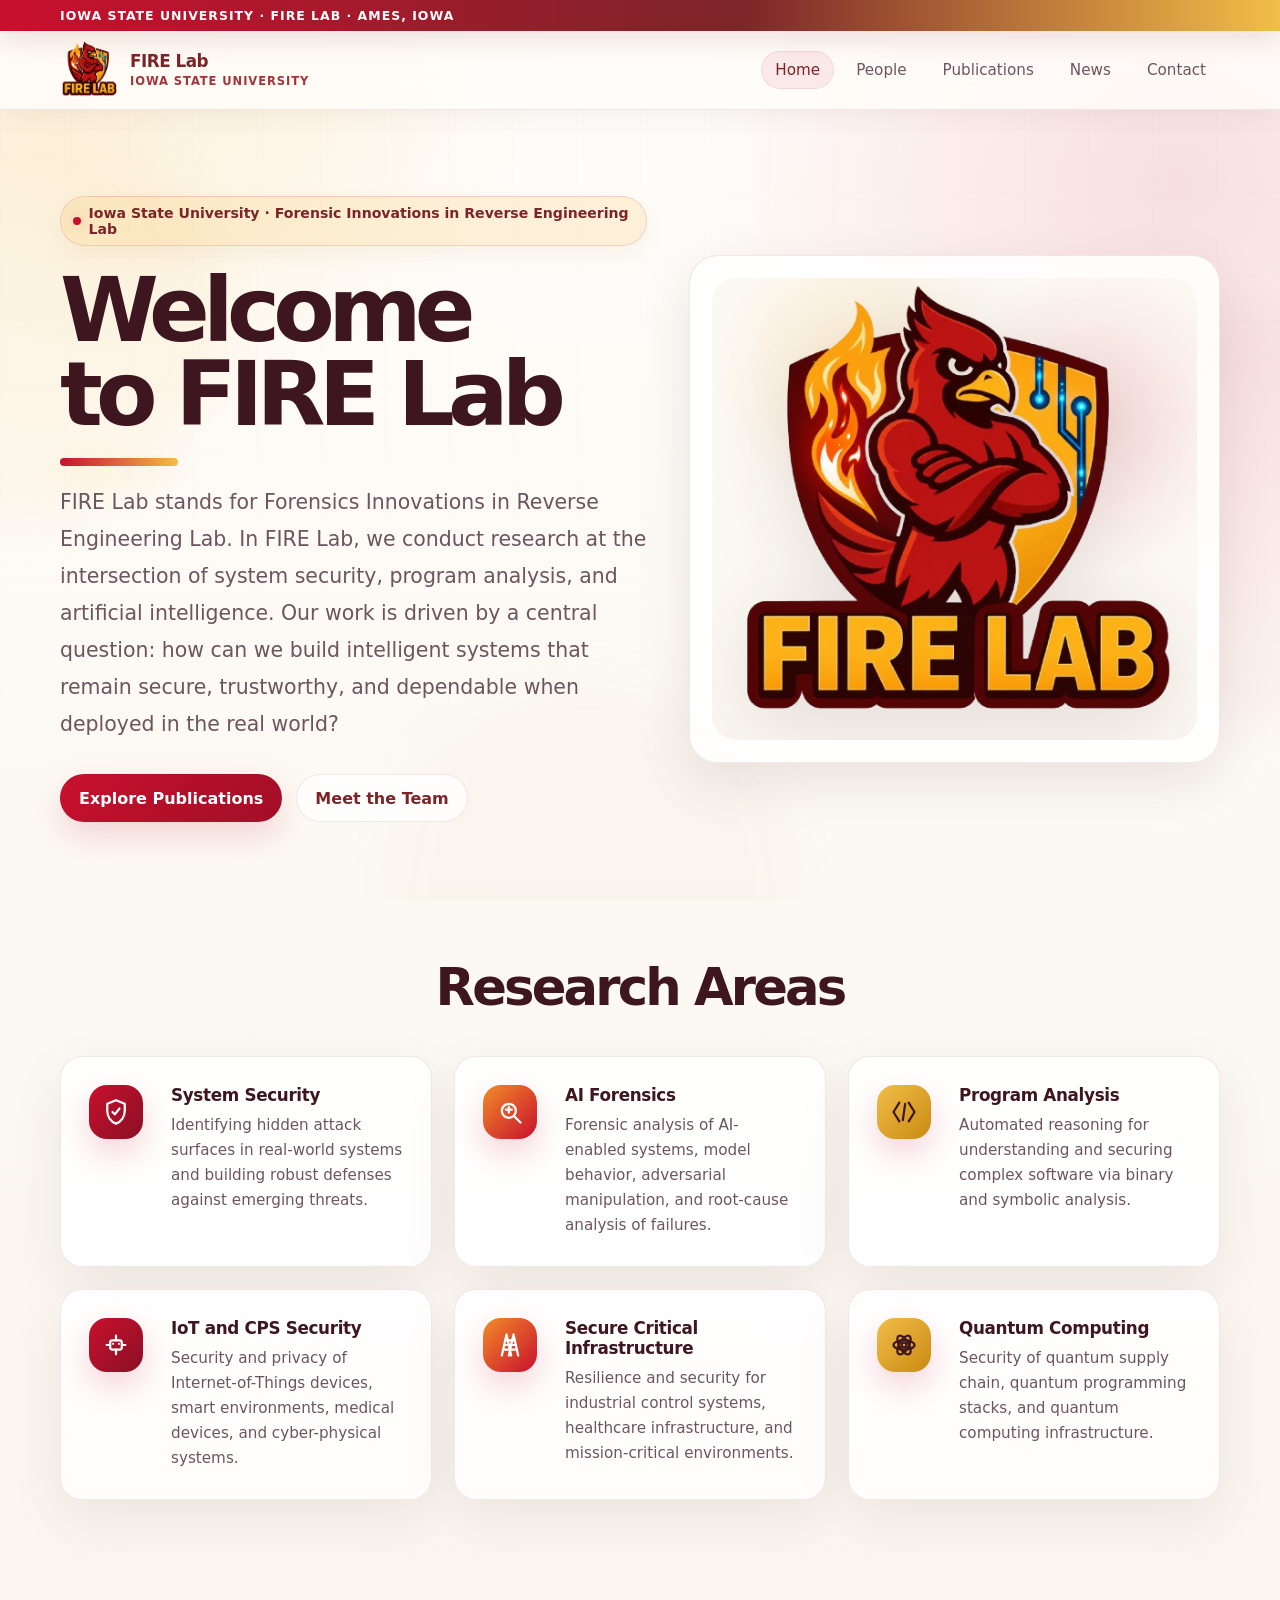
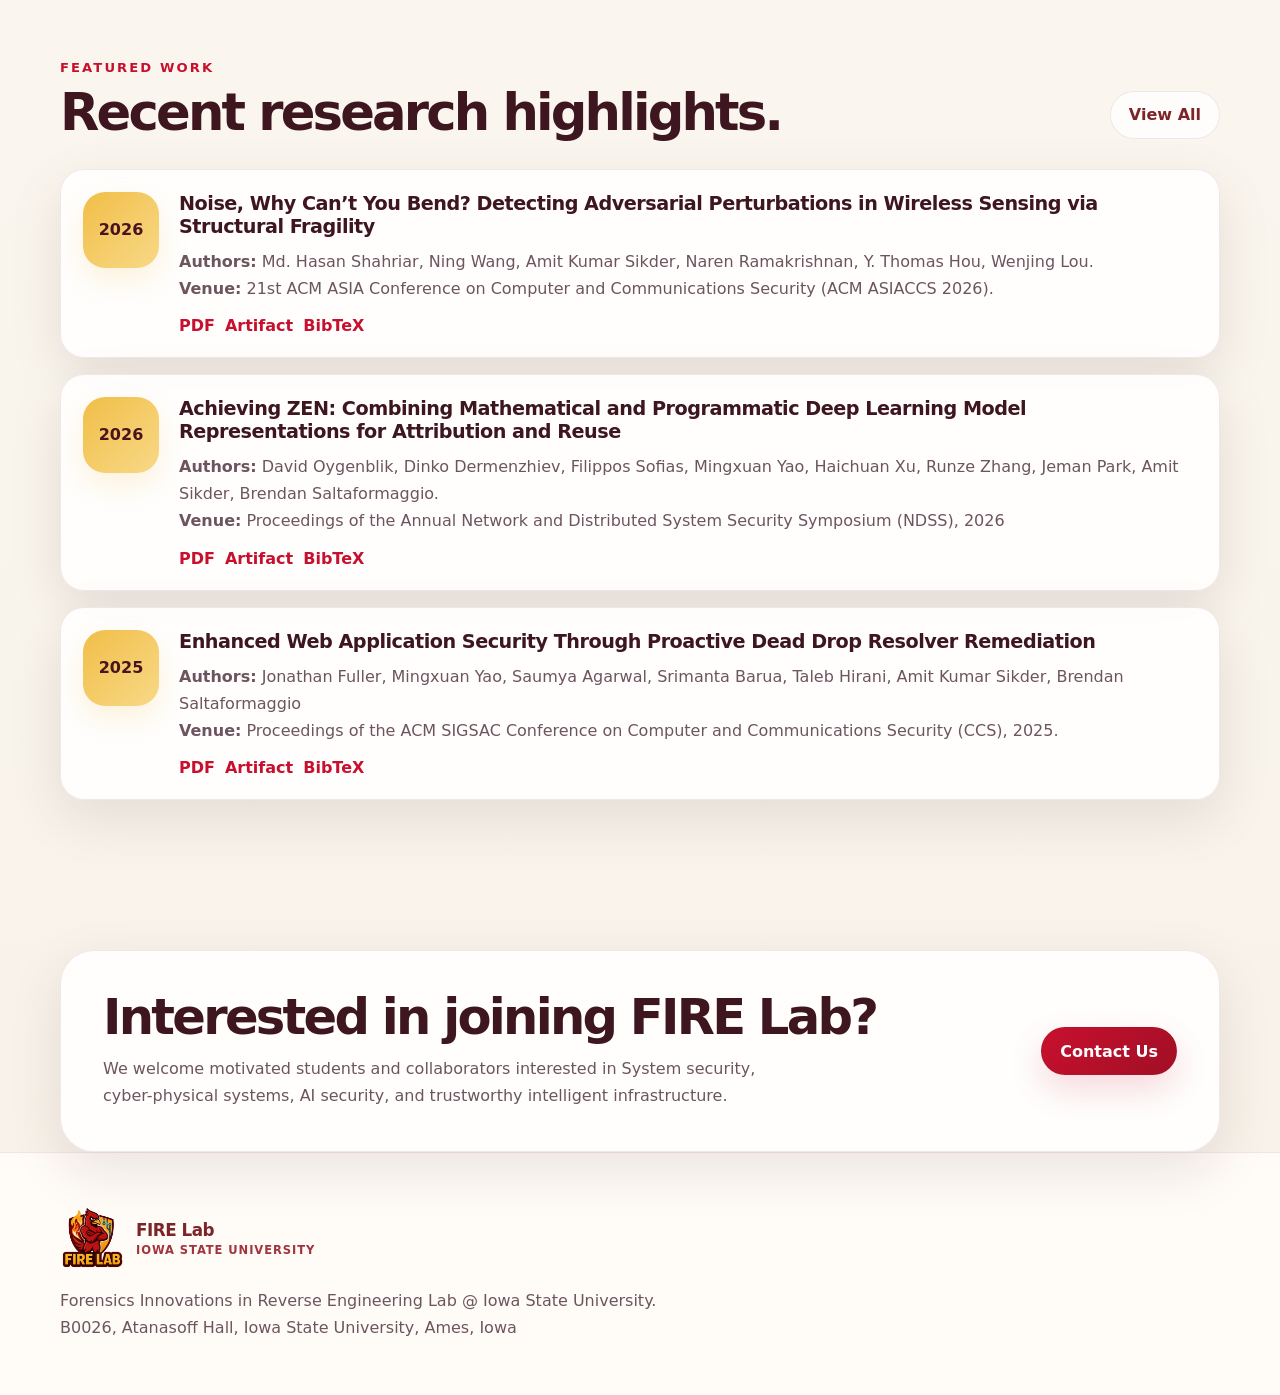
==== commit b3555c8f: "Update index.html" ====
--- a/index.html
+++ b/index.html
@@ -4,7 +4,7 @@
   <meta charset="UTF-8" />
   <meta name="viewport" content="width=device-width, initial-scale=1.0" />
   <meta name="theme-color" content="#C8102E" />
-  <meta name="description" content="FIRE Lab at Iowa State University - Future Intelligence, Resilience, and Engineering research lab." />
+  <meta name="description" content="FIRE Lab at Iowa State University - Forensics Innovations in Reverse Engineering Lab." />
   <title>FIRE Lab | Iowa State University</title>
   <link rel="icon" href="assets/favicon.png" type="image/png" />
   <link rel="stylesheet" href="styles.css" />
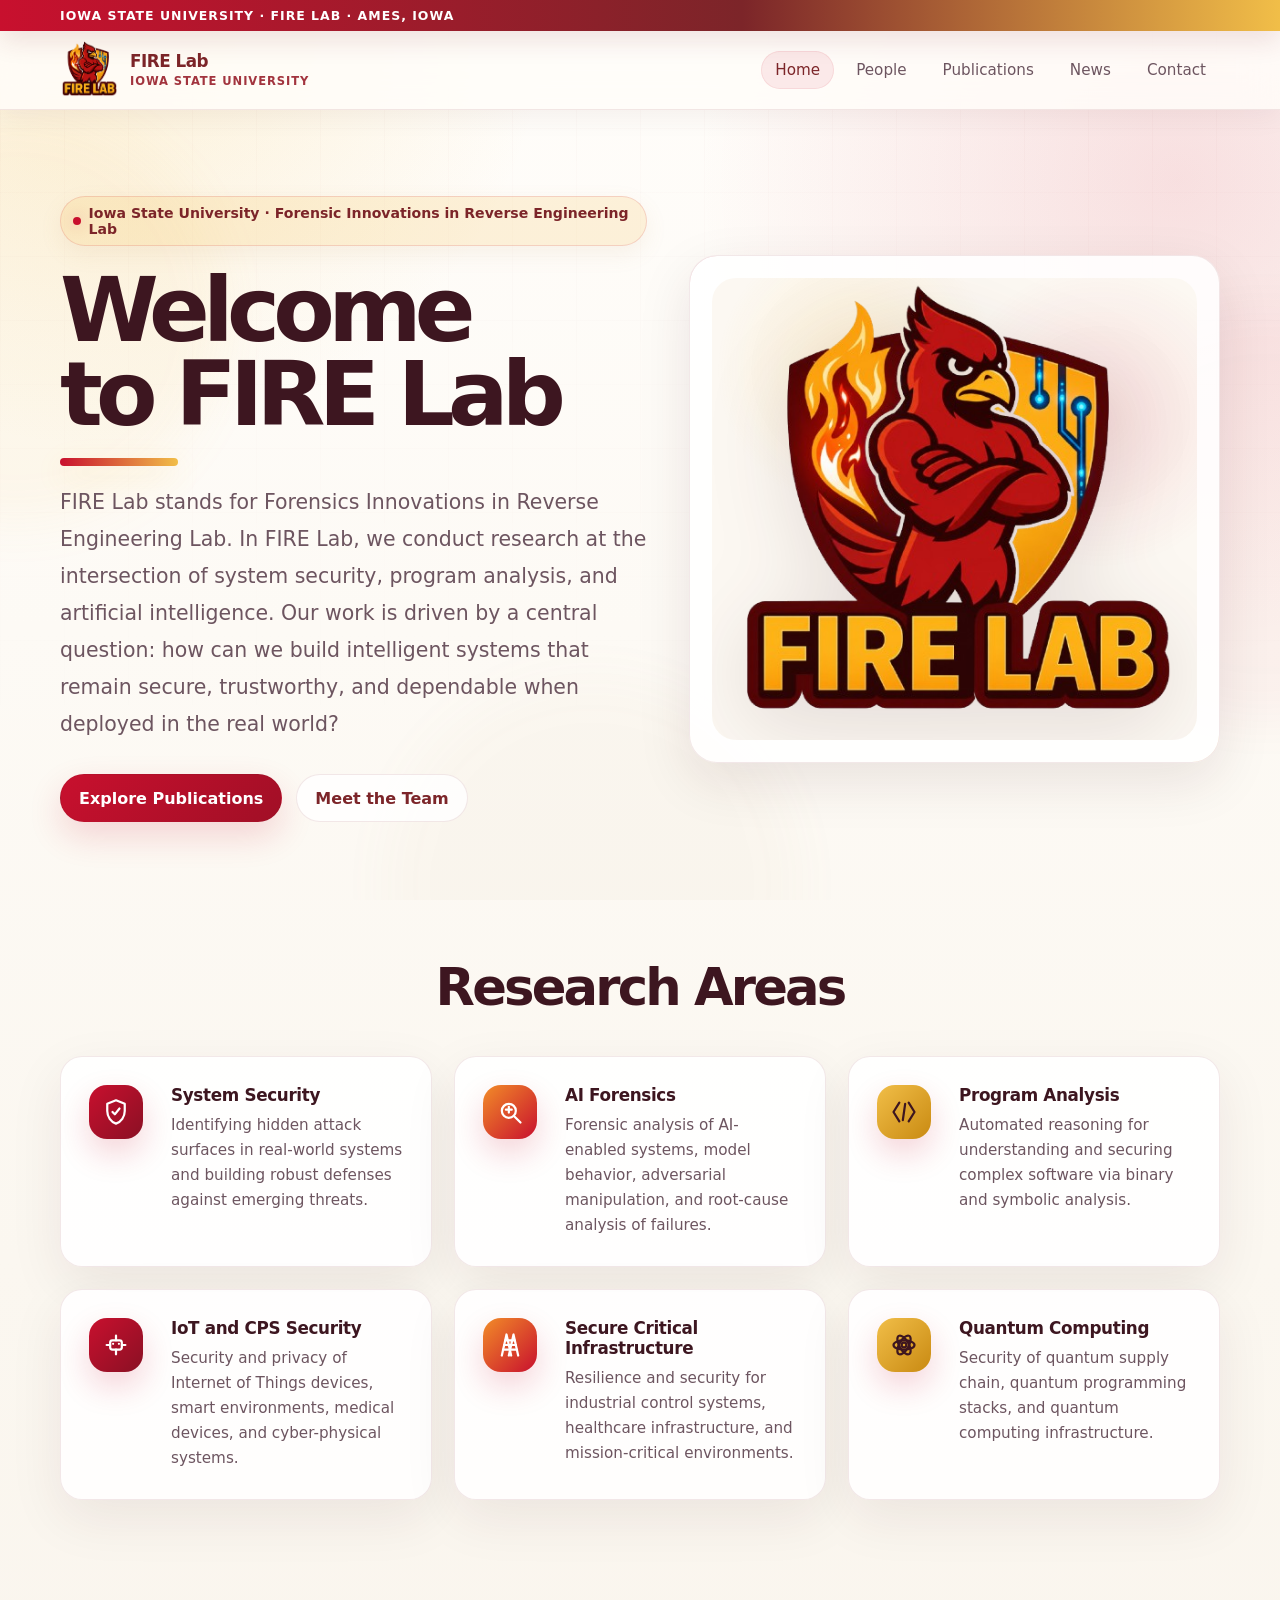
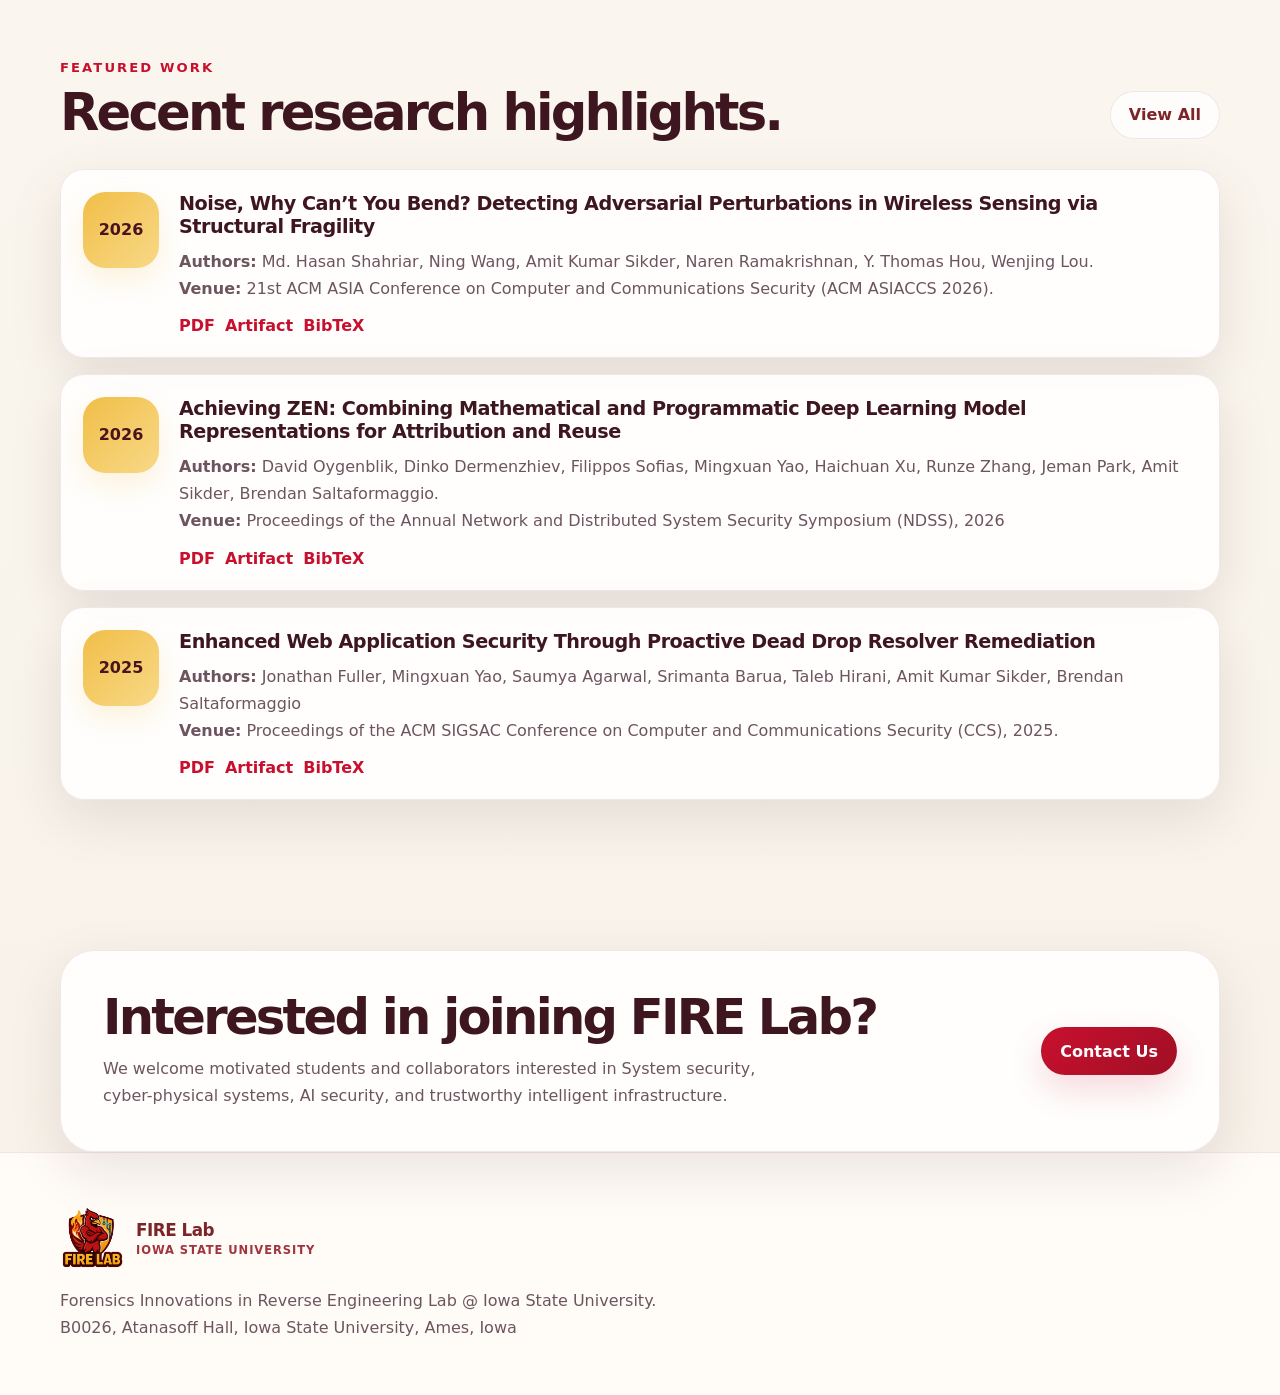
==== commit babcdbb4: "Update index.html" ====
--- a/index.html
+++ b/index.html
@@ -5,6 +5,19 @@
   <meta name="viewport" content="width=device-width, initial-scale=1.0" />
   <meta name="theme-color" content="#C8102E" />
   <meta name="description" content="FIRE Lab at Iowa State University - Forensics Innovations in Reverse Engineering Lab." />
+
+<link rel="canonical" href="https://firelab-isu.github.io/" />
+<meta property="og:type" content="website" />
+
+<meta property="og:site_name" content="FIRE Lab" />
+
+<meta property="og:title" content="FIRE Lab | Iowa State University" />
+
+<meta property="og:description" content="FIRE Lab at Iowa State University - Forensics Innovations in Reverse Engineering Lab." />
+
+<meta property="og:url" content="https://firelab-isu.github.io/" />
+
+<meta property="og:image" content="https://firelab-isu.github.io/assets/fire-lab-logo.png" />
   <title>FIRE Lab | Iowa State University</title>
   <link rel="icon" href="assets/favicon.png" type="image/png" />
   <link rel="stylesheet" href="styles.css" />
@@ -135,7 +148,7 @@
         <div>
           <h3>IoT and CPS Security</h3>
           <p>
-            Security and privacy of Internet-of-Things devices, smart environments, medical devices, and cyber-physical systems.
+            Security and privacy of Internet of Things devices, smart environments, medical devices, and cyber-physical systems.
           </p>
         </div>
       </article>
--- a/styles.css
+++ b/styles.css
@@ -581,33 +581,34 @@
   gap: 20px;
 }
 
-.person-card {
-  position: relative;
-  overflow: hidden;
-  border-radius: var(--radius);
-  border: 1px solid rgba(255,255,255,0.12);
-  background: linear-gradient(145deg, rgba(255,255,255,0.11), rgba(255,255,255,0.045));
-  box-shadow: 0 18px 60px rgba(0,0,0,0.16);
-  transition: transform 220ms ease, border-color 220ms ease;
-}
-
-.person-card:hover {
-  transform: translateY(-7px);
-  border-color: rgba(85, 214, 255, 0.34);
-}
-
-.person-image {
-  height: 360px;
-  background: radial-gradient(circle at 30% 10%, rgba(85,214,255,0.28), transparent 34%), rgba(255,255,255,0.06);
-  display: grid;
-  place-items: end center;
-  overflow: hidden;
-}
-
-.person-image img {
-  width: 72%;
-  transform: translateY(8px);
-}
+.person-card { 
+	position: relative; 
+	overflow: hidden; 
+	border-radius: var(--radius); 
+	border: 1px solid rgba(255,255,255,0.12); 
+	background: linear-gradient(145deg, rgba(255,255,255,0.11), rgba(255,255,255,0.045)); 
+	box-shadow: 0 18px 60px rgba(0,0,0,0.16); 
+	transition: transform 220ms ease, border-color 220ms ease; 
+	} 
+
+.person-card:hover { 
+	transform: translateY(-7px); 
+	border-color: rgba(85, 214, 255, 0.34); 
+	} 
+	
+.person-image { 
+	height: 360px; 
+	background: radial-gradient(circle at 30% 10%, rgba(85,214,255,0.28), transparent 34%), rgba(255,255,255,0.06); 
+	display: grid; place-items: end center; 
+	overflow: hidden; 
+	} 
+	
+.person-image img { 
+	width: 72%; 
+	transform: translateY(8px); 
+	object-fit: cover; 
+	height: 86%; 
+	}
 
 .person-body {
   padding: 22px;
@@ -901,7 +902,7 @@
   }
 
   .person-image {
-    height: 230px;
+    height: 330px;
   }
 }
 
@@ -1685,4 +1686,4 @@
   .news-hero-logo {
     animation: none;
   }
-}+}
